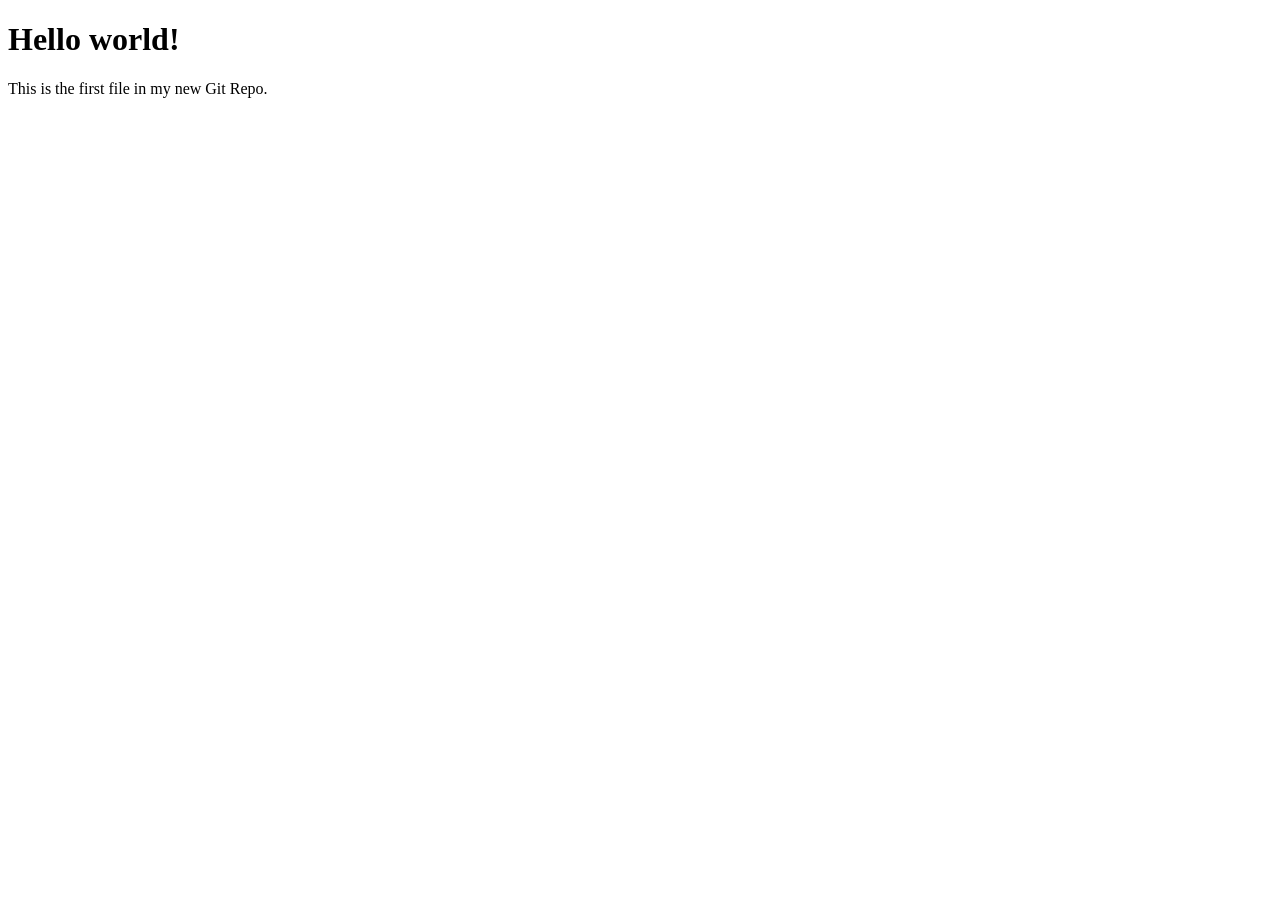
==== index.html @ d65523b6 "First release of Hello World git tag v1.0" ====
<!DOCTYPE html>
<html lang="en">
<head>
    <meta charset="UTF-8">
    <meta name="viewport" content="width=device-width, initial-scale=1.0">
    <title>Hello world!</title>
</head>
<body>
    <h1>Hello world!</h1>
<p>This is the first file in my new Git Repo.</p>
</body>
</html>
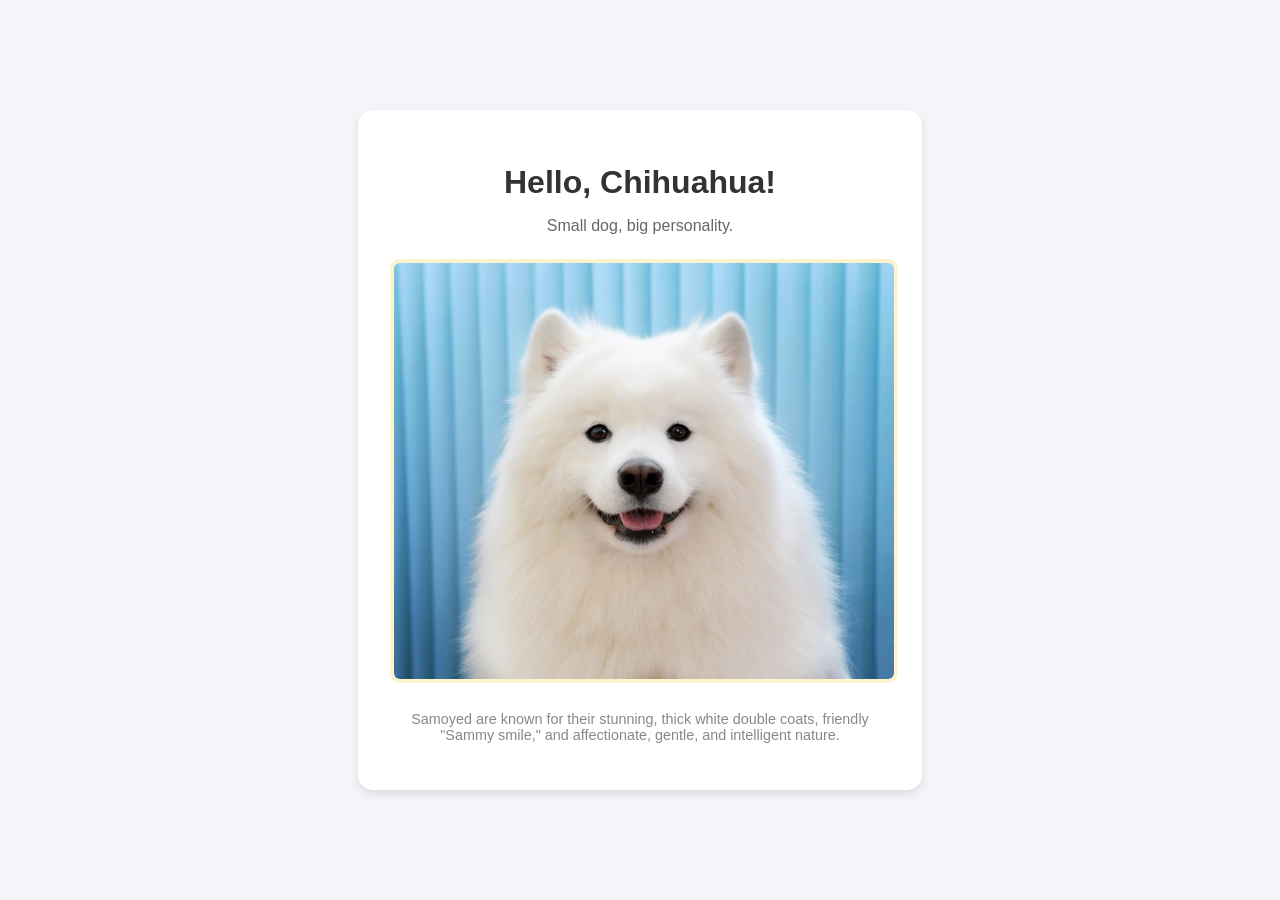
==== commit cd7378d4: "Fix: Un-nest website files" ====
--- a/index.html
+++ b/index.html
@@ -3,10 +3,65 @@
 <head>
     <meta charset="UTF-8">
     <meta name="viewport" content="width=device-width, initial-scale=1.0">
-    <title>Hello world!</title>
+    <title>The Charming Chihuahua</title>
+    <style>
+        /* Simple styling to make the page look nice */
+        body {
+            font-family: 'Segoe UI', Tahoma, Geneva, Verdana, sans-serif;
+            background-color: #f4f4f9;
+            display: flex;
+            justify-content: center;
+            align-items: center;
+            min-height: 100vh;
+            margin: 0;
+        }
+
+        .container {
+            background-color: white;
+            padding: 2rem;
+            border-radius: 15px;
+            box-shadow: 0 4px 8px rgba(0,0,0,0.1);
+            text-align: center;
+            max-width: 500px;
+        }
+
+        h1 {
+            color: #333;
+            margin-bottom: 0.5rem;
+        }
+
+        .subtitle {
+            color: #666;
+            margin-bottom: 1.5rem;
+        }
+
+        img {
+            max-width: 100%;
+            height: auto;
+            border-radius: 10px;
+            border: 4px solid #fff3cd; /* A subtle border */
+        }
+
+        .footer-text {
+            margin-top: 1.5rem;
+            font-size: 0.9rem;
+            color: #888;
+        }
+    </style>
 </head>
 <body>
-    <h1>Hello world!</h1>
-<p>This is the first file in my new Git Repo.</p>
+
+    <div class="container">
+        <h1>Hello, Chihuahua!</h1>
+        <p class="subtitle">Small dog, big personality.</p>
+        
+        <img src="Samoyed.jpeg" 
+             alt="A cute Samoyed looking at the camera">
+
+        <p class="footer-text">
+            Samoyed are known for their stunning, thick white double coats, friendly "Sammy smile," and affectionate, gentle, and intelligent nature.
+        </p>
+    </div>
+
 </body>
 </html>
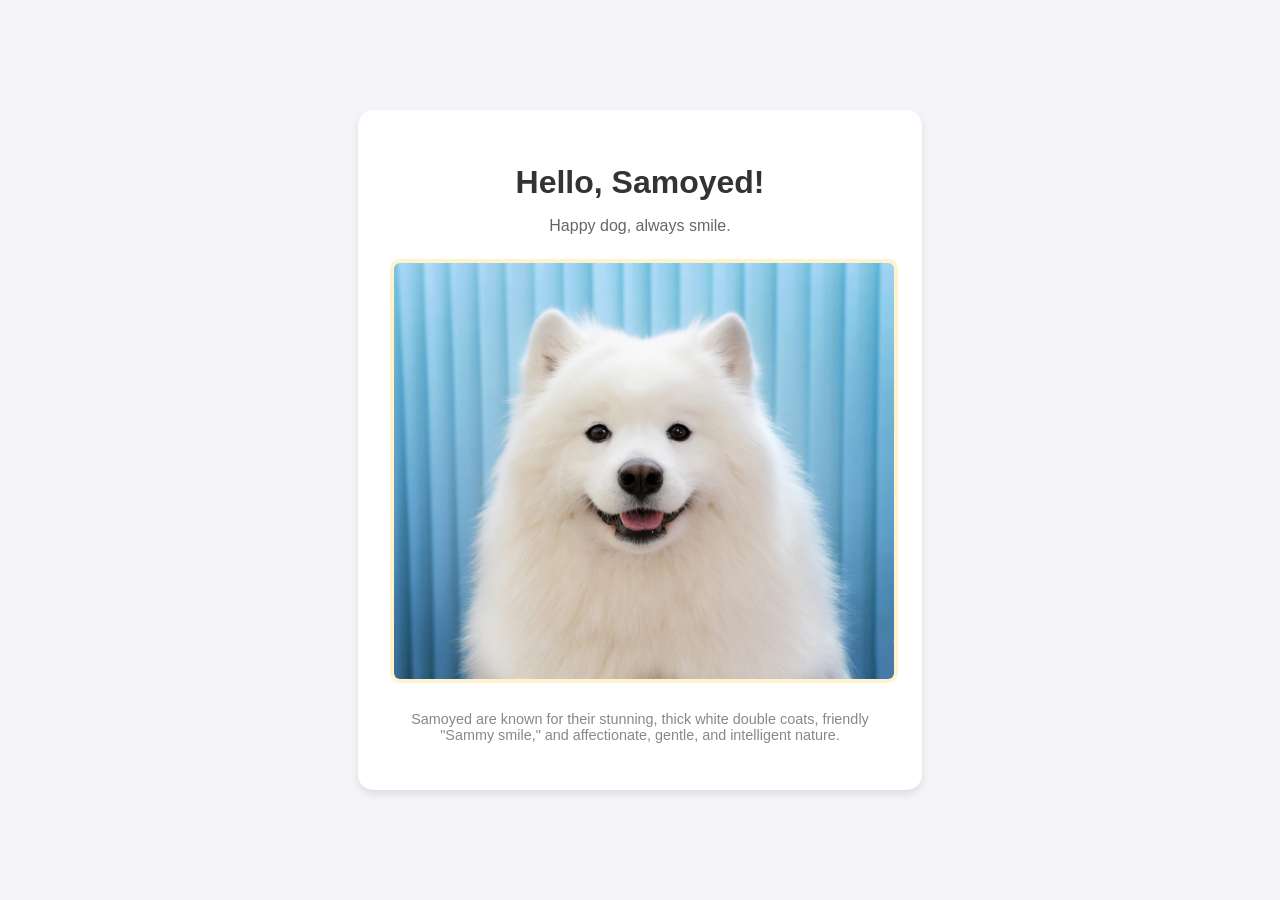
==== commit bd803084: "h1 change to Samoyed" ====
--- a/index.html
+++ b/index.html
@@ -52,8 +52,8 @@
 <body>
 
     <div class="container">
-        <h1>Hello, Chihuahua!</h1>
-        <p class="subtitle">Small dog, big personality.</p>
+        <h1>Hello, Samoyed!</h1>
+        <p class="subtitle">Happy dog, always smile.</p>
         
         <img src="Samoyed.jpeg" 
              alt="A cute Samoyed looking at the camera">
